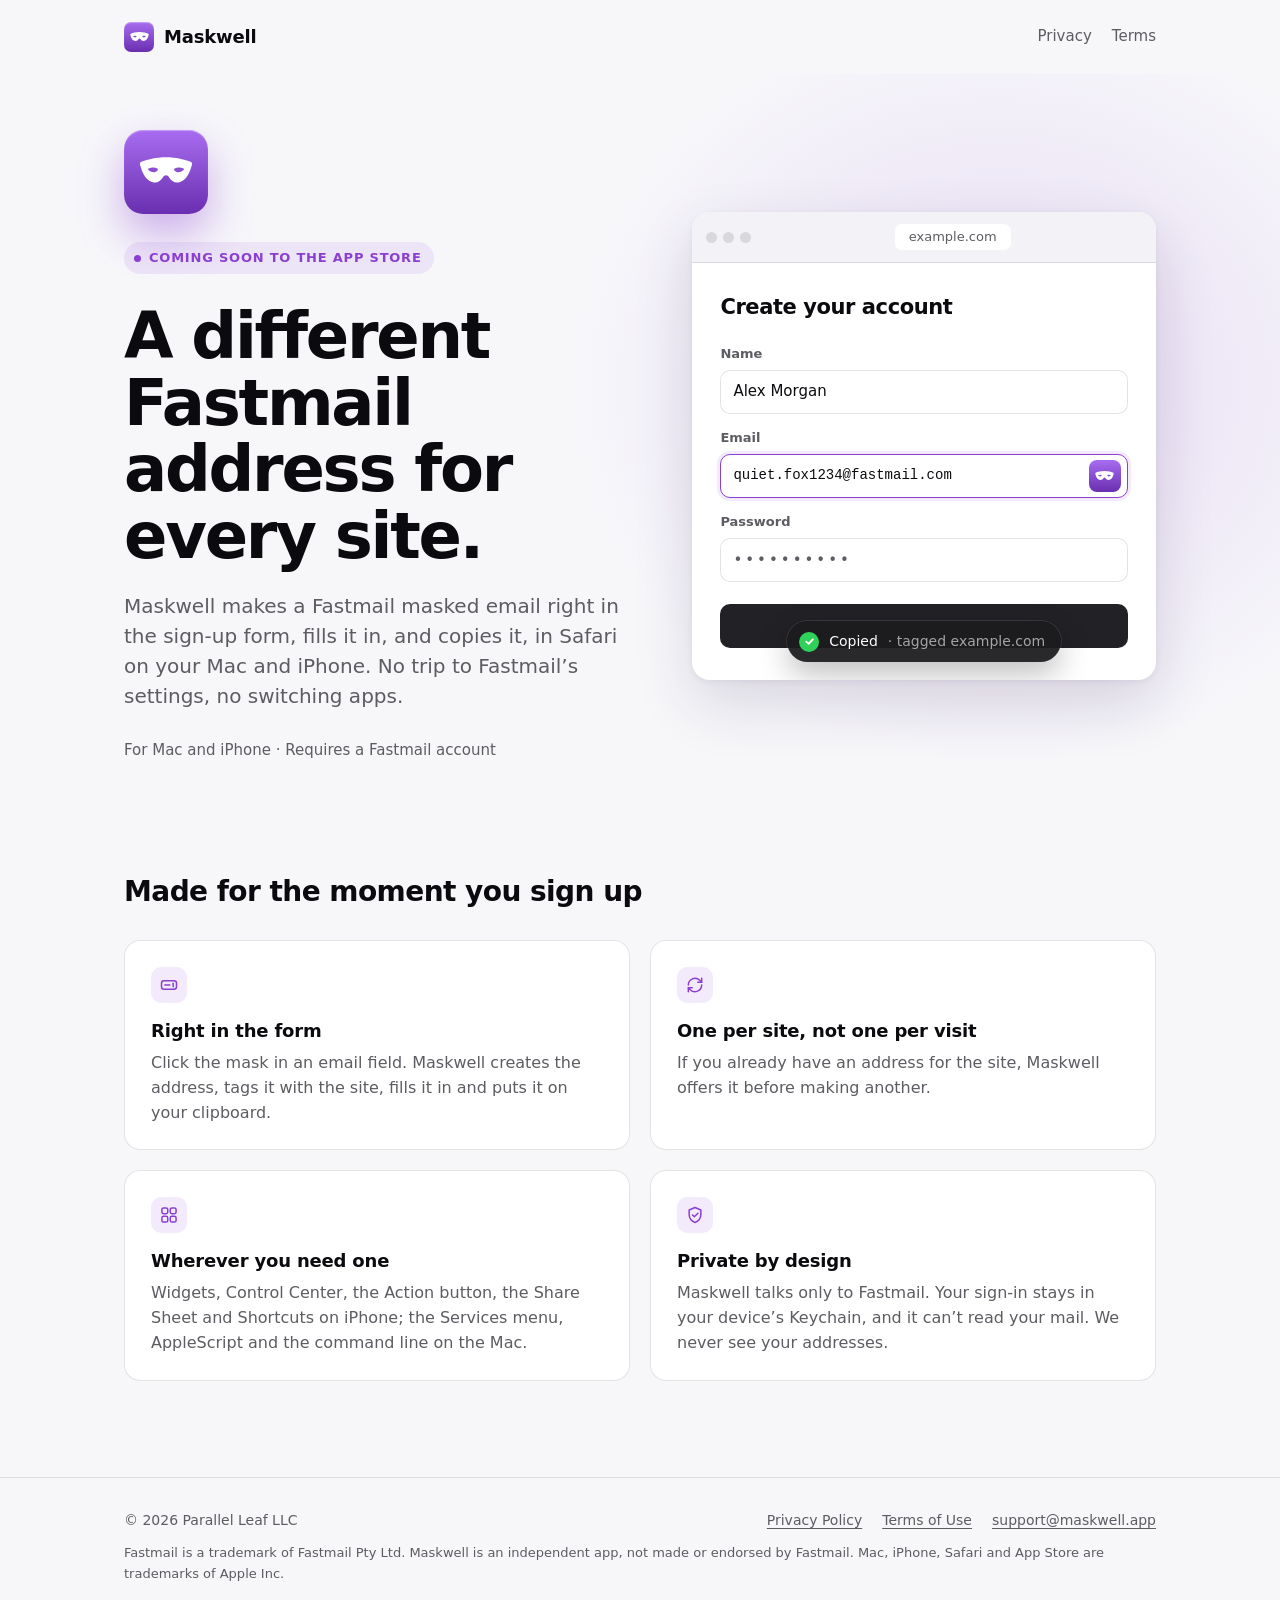
==== index.html @ 130213d3 "Add the maskwell.app coming-soon page, privacy policy and terms Static pages with relative links, se" ====
<!doctype html>
<html lang="en">
<head>
  <meta charset="utf-8">
  <meta name="viewport" content="width=device-width, initial-scale=1">
  <title>Maskwell: A Fastmail address for every site</title>
  <meta name="description" content="Maskwell creates a Fastmail masked email right in the sign-up form, in Safari on Mac and iPhone. Coming soon to the App Store.">
  <meta name="theme-color" content="#F7F7FA" media="(prefers-color-scheme: light)">
  <meta name="theme-color" content="#0B0B0F" media="(prefers-color-scheme: dark)">
  <meta property="og:type" content="website">
  <meta property="og:url" content="https://maskwell.app/">
  <meta property="og:title" content="Maskwell">
  <meta property="og:description" content="A different Fastmail address for every site, right in the sign-up form. Coming soon for Mac and iPhone.">
  <meta property="og:image" content="https://maskwell.app/og-icon.png">
  <link rel="canonical" href="https://maskwell.app/">
  <link rel="icon" href="favicon.svg" type="image/svg+xml">
  <link rel="apple-touch-icon" href="apple-touch-icon.png">
  <link rel="stylesheet" href="style.css">
</head>
<body>
  <svg width="0" height="0" style="position: absolute" aria-hidden="true">
    <symbol id="mask" viewBox="1.5 4 21 16"><path d="M12 6c-3.9 0-7.6.9-9.6 1.8-.5.2-.7.8-.5 1.3.7 2.2 1.6 5.6 4.6 6.6 2 .7 3.4-.5 4.2-1.7.4-.6.8-.9 1.3-.9s.9.3 1.3.9c.8 1.2 2.2 2.4 4.2 1.7 3-1 3.9-4.4 4.6-6.6.2-.5 0-1.1-.5-1.3C19.6 6.9 15.9 6 12 6Zm-4.8 5.9c-1 0-1.9-.6-2.3-1.3.9-.5 2.6-.8 3.7-.2.4.2.3.6.1.8-.4.4-.9.7-1.5.7Zm9.6 0c-.6 0-1.1-.3-1.5-.7-.2-.2-.3-.6.1-.8 1.1-.6 2.8-.3 3.7.2-.4.7-1.3 1.3-2.3 1.3Z"/></symbol>
  </svg>

  <header class="site-header">
    <div class="wrap">
      <a class="brand" href="index.html"><span class="app-icon" aria-hidden="true"><svg><use href="#mask"/></svg></span>Maskwell</a>
      <nav aria-label="Site">
        <a href="privacy/index.html">Privacy</a>
        <a href="terms/index.html">Terms</a>
      </nav>
    </div>
  </header>

  <main>
    <section class="hero">
      <div class="wrap">
        <div>
          <span class="app-icon" aria-hidden="true"><svg><use href="#mask"/></svg></span>
          <p class="badge">Coming soon to the App Store</p>
          <h1>A different Fastmail address for every site.</h1>
          <p class="lede">Maskwell makes a Fastmail masked email right in the sign-up form, fills it in, and copies it, in Safari on your Mac and iPhone. No trip to Fastmail’s settings, no switching apps.</p>
          <p class="meta">For Mac and iPhone · Requires a Fastmail account</p>
        </div>

        <div class="demo" role="img" aria-label="A sign-up form in Safari. Maskwell’s mask button sits in the email field, which now holds a new masked email, and a notice says it was copied and tagged with the site.">
          <div class="demo-bar" aria-hidden="true">
            <div class="demo-dots"><span></span><span></span><span></span></div>
            <div class="demo-url"><span>example.com</span></div>
          </div>
          <div class="demo-body" aria-hidden="true">
            <p class="demo-title">Create your account</p>
            <div class="field">
              <span class="field-label">Name</span>
              <div class="field-box"><span class="field-value">Alex Morgan</span></div>
            </div>
            <div class="field">
              <span class="field-label">Email</span>
              <div class="field-box focus">
                <span class="field-value typed">quiet.fox1234@fastmail.com</span>
                <span class="mask-button"><svg><use href="#mask"/></svg></span>
              </div>
            </div>
            <div class="field">
              <span class="field-label">Password</span>
              <div class="field-box"><span class="field-value dots-value">••••••••••</span></div>
            </div>
            <div class="demo-submit"></div>
          </div>
          <div class="toast" aria-hidden="true">
            <span class="check"><svg viewBox="0 0 12 12" fill="none" stroke="#FFFFFF" stroke-width="2" stroke-linecap="round" stroke-linejoin="round"><path d="M2.5 6.2 5 8.6 9.6 3.6"/></svg></span>
            Copied <small>· tagged example.com</small>
          </div>
        </div>
      </div>
    </section>

    <section class="features" aria-labelledby="features-title">
      <div class="wrap">
        <h2 id="features-title">Made for the moment you sign up</h2>
        <div class="grid">
          <article class="card">
            <span class="glyph" aria-hidden="true"><svg viewBox="0 0 24 24"><rect x="3" y="7" width="18" height="10" rx="3"/><path d="M7 12h6"/><path d="M17 10v4"/></svg></span>
            <h3>Right in the form</h3>
            <p>Click the mask in an email field. Maskwell creates the address, tags it with the site, fills it in and puts it on your clipboard.</p>
          </article>
          <article class="card">
            <span class="glyph" aria-hidden="true"><svg viewBox="0 0 24 24"><path d="M4 12a8 8 0 0 1 13.7-5.6L20 8.7"/><path d="M20 4v4.7h-4.7"/><path d="M20 12a8 8 0 0 1-13.7 5.6L4 15.3"/><path d="M4 20v-4.7h4.7"/></svg></span>
            <h3>One per site, not one per visit</h3>
            <p>If you already have an address for the site, Maskwell offers it before making another.</p>
          </article>
          <article class="card">
            <span class="glyph" aria-hidden="true"><svg viewBox="0 0 24 24"><rect x="3.5" y="3.5" width="7" height="7" rx="2"/><rect x="13.5" y="3.5" width="7" height="7" rx="2"/><rect x="3.5" y="13.5" width="7" height="7" rx="2"/><rect x="13.5" y="13.5" width="7" height="7" rx="2"/></svg></span>
            <h3>Wherever you need one</h3>
            <p>Widgets, Control Center, the Action button, the Share Sheet and Shortcuts on iPhone; the Services menu, AppleScript and the command line on the Mac.</p>
          </article>
          <article class="card">
            <span class="glyph" aria-hidden="true"><svg viewBox="0 0 24 24"><path d="M12 3 5 6v5.5c0 4.3 3 8 7 9.5 4-1.5 7-5.2 7-9.5V6l-7-3Z"/><path d="m9 12 2.2 2.2L15.5 10"/></svg></span>
            <h3>Private by design</h3>
            <p>Maskwell talks only to Fastmail. Your sign-in stays in your device’s Keychain, and it can’t read your mail. We never see your addresses.</p>
          </article>
        </div>
      </div>
    </section>
  </main>

  <footer class="site-footer">
    <div class="wrap">
      <p>© 2026 Parallel Leaf LLC</p>
      <nav aria-label="Legal">
        <a href="privacy/index.html">Privacy Policy</a>
        <a href="terms/index.html">Terms of Use</a>
        <a href="mailto:support@maskwell.app">support@maskwell.app</a>
      </nav>
      <p class="fine">Fastmail is a trademark of Fastmail Pty Ltd. Maskwell is an independent app, not made or endorsed by Fastmail. Mac, iPhone, Safari and App Store are trademarks of Apple Inc.</p>
    </div>
  </footer>
</body>
</html>
---- style.css ----
:root {
  color-scheme: light dark;
  --bg: #F7F7FA;
  --surface: #FFFFFF;
  --surface-2: #F2F2F7;
  --text: #0B0B0F;
  --text-2: #5C5C62;
  --border: rgba(60, 60, 67, 0.14);
  --accent: #8A3FD1;
  --accent-soft: rgba(138, 63, 209, 0.10);
  --glow: rgba(138, 63, 209, 0.16);
  --green: #248A3D;
  --shadow: 0 24px 60px rgba(40, 20, 70, 0.14), 0 2px 6px rgba(40, 20, 70, 0.06);
  --icon: linear-gradient(180deg, #A86CF0, #6A2FB0);
  --font: -apple-system, BlinkMacSystemFont, "SF Pro Text", system-ui, "Helvetica Neue", sans-serif;
  --mono: ui-monospace, "SF Mono", SFMono-Regular, Menlo, monospace;
}

@media (prefers-color-scheme: dark) {
  :root {
    --bg: #0B0B0F;
    --surface: #1C1C1E;
    --surface-2: #2C2C2E;
    --text: #FFFFFF;
    --text-2: rgba(235, 235, 245, 0.66);
    --border: rgba(255, 255, 255, 0.12);
    --accent: #C9A6FF;
    --accent-soft: rgba(201, 166, 255, 0.12);
    --glow: rgba(138, 63, 209, 0.30);
    --green: #30D158;
    --shadow: 0 30px 70px rgba(0, 0, 0, 0.55), 0 0 0 1px rgba(255, 255, 255, 0.06);
  }
}

*, *::before, *::after { box-sizing: border-box; }

body {
  margin: 0;
  background: var(--bg);
  color: var(--text);
  font-family: var(--font);
  font-size: 17px;
  line-height: 1.55;
  -webkit-font-smoothing: antialiased;
  text-rendering: optimizeLegibility;
}

a { color: var(--accent); text-underline-offset: 0.18em; }
a:hover { text-decoration-thickness: 2px; }
:focus-visible { outline: 3px solid var(--accent); outline-offset: 3px; border-radius: 4px; }

.wrap { width: 100%; max-width: 1080px; margin: 0 auto; padding: 0 24px; }

/* Header */

.site-header { padding: 22px 0; }
.site-header .wrap { display: flex; align-items: center; justify-content: space-between; gap: 16px; }
.brand { display: inline-flex; align-items: center; gap: 10px; color: var(--text); text-decoration: none; font-weight: 600; font-size: 18px; letter-spacing: -0.01em; }
.app-icon { display: inline-flex; align-items: center; justify-content: center; flex: none; background: var(--icon); box-shadow: inset 0 1px 1px rgba(255, 255, 255, 0.35); }
.app-icon svg { fill: #FFFFFF; }
.brand .app-icon { width: 30px; height: 30px; border-radius: 7px; }
.brand .app-icon svg { width: 19px; height: 15px; }
.site-header nav { display: flex; gap: 20px; font-size: 15px; }
.site-header nav a { color: var(--text-2); text-decoration: none; }
.site-header nav a:hover, .site-header nav a[aria-current="page"] { color: var(--text); }

/* Hero */

.hero {
  position: relative;
  padding: 56px 0 88px;
  background: radial-gradient(48% 70% at 78% 40%, var(--glow), transparent 70%);
}
.hero .wrap { display: grid; grid-template-columns: minmax(0, 1.05fr) minmax(0, 0.95fr); gap: 56px; align-items: center; }
.hero .app-icon { display: flex; width: 84px; height: 84px; border-radius: 19px; box-shadow: 0 20px 44px rgba(138, 63, 209, 0.40), inset 0 1px 1px rgba(255, 255, 255, 0.35); }
.hero .app-icon svg { width: 54px; height: 41px; }

.badge {
  display: inline-flex; align-items: center; gap: 8px;
  margin-top: 28px; padding: 6px 12px 6px 10px;
  border-radius: 999px; background: var(--accent-soft); color: var(--accent);
  font-size: 13px; font-weight: 600; letter-spacing: 0.06em; text-transform: uppercase;
}
.badge::before { content: ""; width: 7px; height: 7px; border-radius: 50%; background: currentColor; }

h1 { margin: 16px 0 0; font-size: clamp(40px, 6vw, 64px); line-height: 1.04; font-weight: 700; letter-spacing: -0.035em; text-wrap: balance; }
.lede { margin: 22px 0 0; max-width: 34em; font-size: 20px; line-height: 1.5; color: var(--text-2); text-wrap: pretty; }
.meta { margin: 28px 0 0; font-size: 15px; color: var(--text-2); }

/* The sign-up form illustration */

.demo {
  position: relative;
  border-radius: 18px;
  background: var(--surface);
  box-shadow: var(--shadow);
  overflow: hidden;
}
.demo-bar { display: flex; align-items: center; gap: 12px; padding: 12px 14px; background: var(--surface-2); border-bottom: 1px solid var(--border); }
.demo-dots { display: flex; gap: 6px; }
.demo-dots span { width: 11px; height: 11px; border-radius: 50%; background: var(--border); }
.demo-url { flex: 1; text-align: center; font-size: 13px; color: var(--text-2); }
.demo-url span { display: inline-block; padding: 3px 14px; border-radius: 7px; background: var(--surface); }
.demo-body { padding: 28px 28px 32px; }
.demo-title { margin: 0 0 20px; font-size: 21px; font-weight: 700; letter-spacing: -0.02em; }
.field { margin-top: 14px; }
.field-label { display: block; margin-bottom: 6px; font-size: 13px; font-weight: 600; color: var(--text-2); }
.field-box { display: flex; align-items: center; gap: 8px; height: 44px; padding: 0 6px 0 12px; border: 1px solid var(--border); border-radius: 10px; font-size: 15px; background: var(--surface); }
.field-box.focus { border-color: var(--accent); box-shadow: 0 0 0 3px var(--accent-soft); }
.field-value { flex: 1; min-width: 0; overflow: hidden; white-space: nowrap; text-overflow: ellipsis; }
.typed { font-family: var(--mono); font-size: 14px; }
.mask-button { display: inline-flex; align-items: center; justify-content: center; width: 32px; height: 32px; border-radius: 8px; background: var(--icon); flex: none; }
.mask-button svg { width: 19px; height: 15px; fill: #FFFFFF; }
.dots-value { letter-spacing: 0.2em; color: var(--text-2); }
.demo-submit { margin-top: 22px; height: 44px; border-radius: 10px; background: var(--text); opacity: 0.9; }

.toast {
  position: absolute; left: 50%; bottom: 18px; transform: translateX(-50%);
  display: flex; align-items: center; gap: 10px;
  padding: 10px 16px 10px 12px; border-radius: 999px;
  background: rgba(28, 28, 30, 0.94); color: #FFFFFF;
  font-size: 14px; white-space: nowrap;
  box-shadow: 0 12px 30px rgba(0, 0, 0, 0.25), 0 0 0 1px rgba(255, 255, 255, 0.10);
}
.toast .check { display: inline-flex; width: 20px; height: 20px; border-radius: 50%; background: #30D158; align-items: center; justify-content: center; }
.toast .check svg { width: 11px; height: 11px; }
.toast small { color: rgba(255, 255, 255, 0.6); font-size: 14px; }

/* Features */

.features { padding: 24px 0 96px; }
.features h2 { margin: 0 0 32px; font-size: 28px; line-height: 1.2; letter-spacing: -0.02em; text-wrap: balance; }
.grid { display: grid; grid-template-columns: repeat(2, minmax(0, 1fr)); gap: 20px; }
.card { padding: 26px 26px 24px; border-radius: 16px; background: var(--surface); border: 1px solid var(--border); }
.card h3 { margin: 0 0 6px; font-size: 18px; letter-spacing: -0.01em; }
.card p { margin: 0; color: var(--text-2); font-size: 16px; }
.card .glyph { display: inline-flex; width: 36px; height: 36px; margin-bottom: 14px; border-radius: 10px; align-items: center; justify-content: center; background: var(--accent-soft); color: var(--accent); }
.card .glyph svg { width: 20px; height: 20px; fill: none; stroke: currentColor; stroke-width: 1.8; stroke-linecap: round; stroke-linejoin: round; }

/* Footer */

.site-footer { padding: 32px 0 48px; border-top: 1px solid var(--border); font-size: 14px; color: var(--text-2); }
.site-footer .wrap { display: flex; flex-wrap: wrap; justify-content: space-between; gap: 12px 32px; }
.site-footer nav { display: flex; flex-wrap: wrap; gap: 20px; }
.site-footer nav a { color: var(--text-2); }
.site-footer p { margin: 0; }
.site-footer .fine { flex-basis: 100%; font-size: 13px; }

/* Legal pages */

.legal { max-width: 720px; margin: 0 auto; padding: 40px 24px 96px; }
.legal h1 { font-size: clamp(34px, 5vw, 44px); }
.legal .updated { margin: 10px 0 36px; color: var(--text-2); font-size: 15px; }
.legal .summary { padding: 20px 22px; border-radius: 14px; background: var(--accent-soft); }
.legal .summary p { margin: 0; }
.legal .summary ul { margin: 10px 0 0; padding-left: 20px; }
.legal h2 { margin: 44px 0 10px; font-size: 22px; line-height: 1.25; letter-spacing: -0.015em; }
.legal h3 { margin: 26px 0 6px; font-size: 17px; }
.legal p, .legal li { color: var(--text); }
.legal li + li { margin-top: 6px; }
.legal code { font-family: var(--mono); font-size: 0.88em; padding: 1px 5px; border-radius: 5px; background: var(--surface-2); }
.legal .caps { text-transform: none; font-weight: 600; }

@media (max-width: 820px) {
  .hero { padding: 24px 0 64px; background: radial-gradient(90% 50% at 50% 75%, var(--glow), transparent 70%); }
  .hero .wrap { grid-template-columns: minmax(0, 1fr); gap: 48px; }
  .grid { grid-template-columns: minmax(0, 1fr); }
  .features { padding-bottom: 64px; }
}

@media (max-width: 480px) {
  .wrap { padding: 0 16px; }
  .legal { padding: 24px 16px 72px; }
  .site-header nav { gap: 14px; }
  .lede { font-size: 18px; }
  .demo-body { padding: 22px 18px 76px; }
  .toast { font-size: 13px; }
  .toast small { display: none; }
}
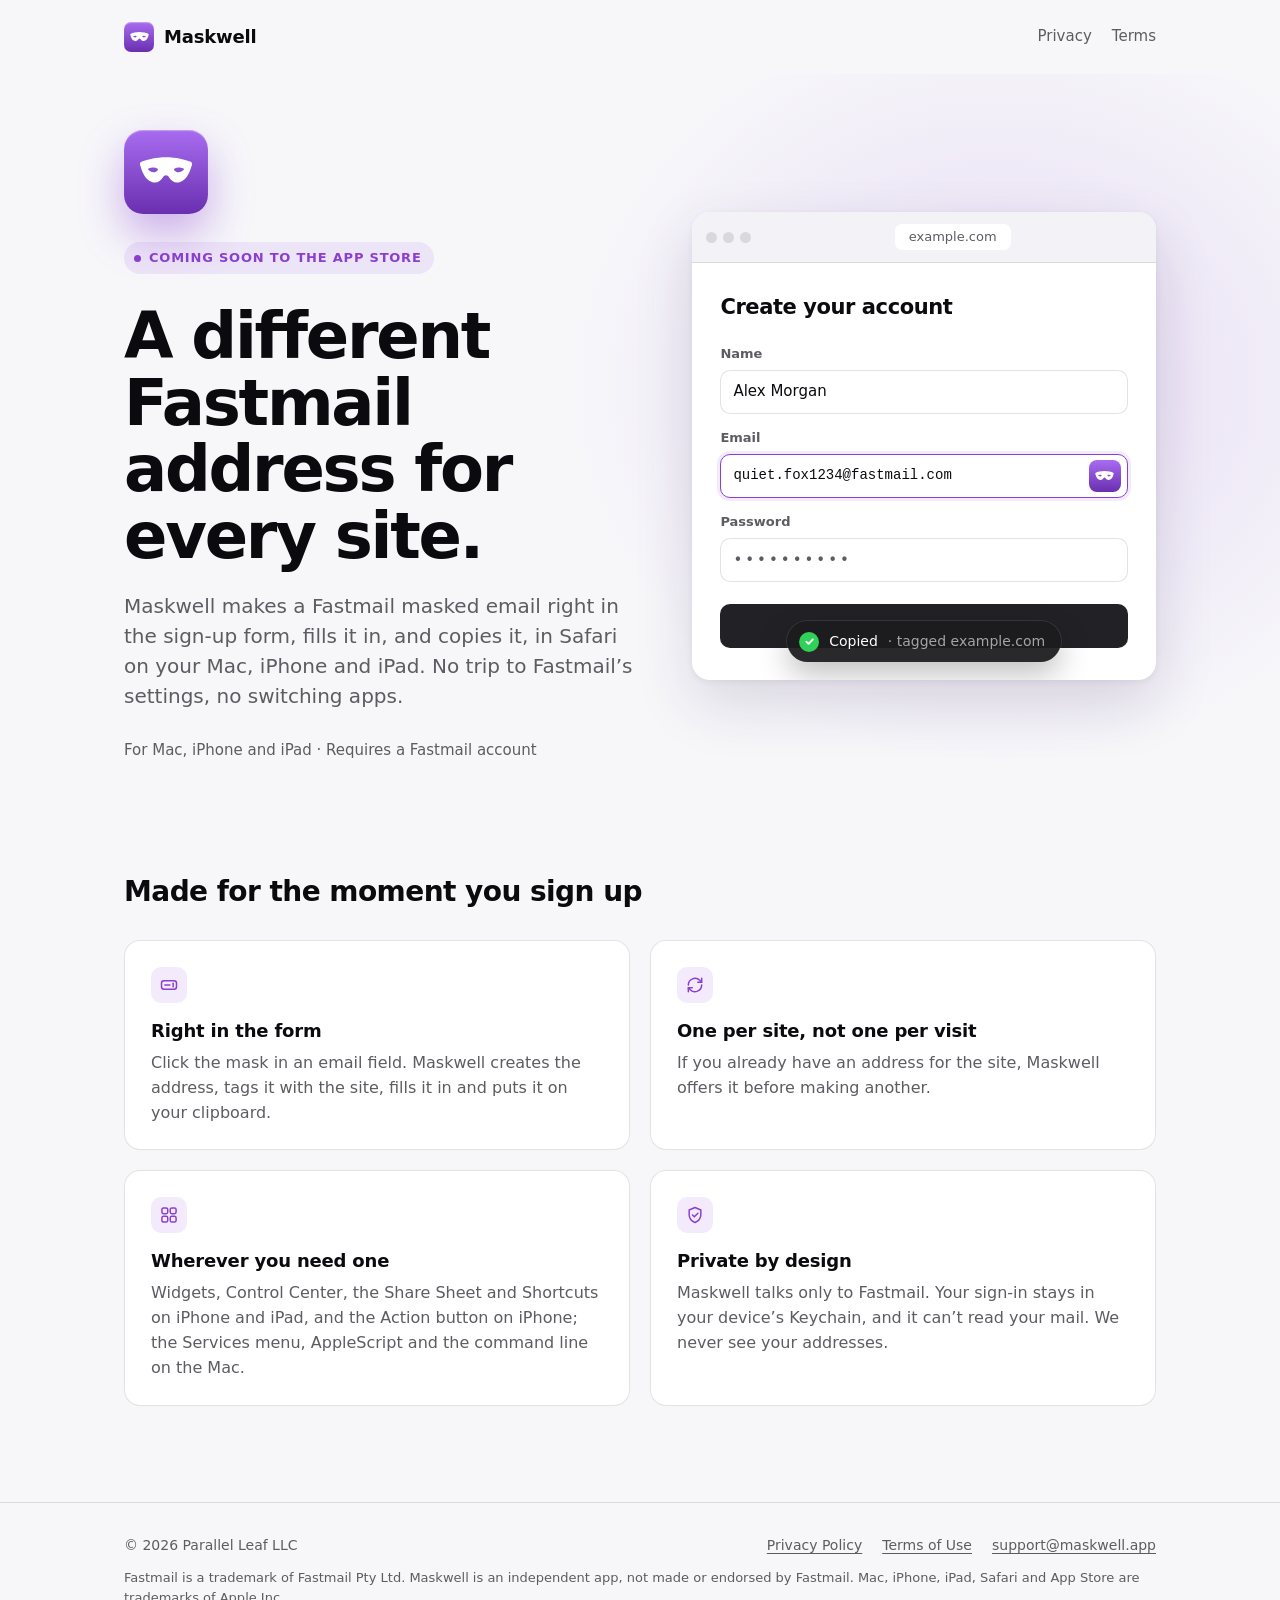
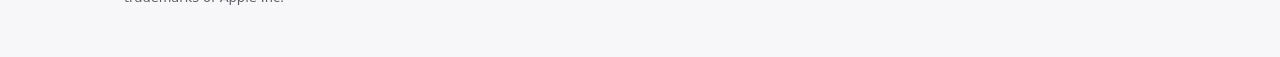
==== commit 9e20ad2c: "Name iPad alongside Mac and iPhone The landing page, privacy policy and terms now cover the iPad app" ====
--- a/index.html
+++ b/index.html
@@ -4,13 +4,13 @@
   <meta charset="utf-8">
   <meta name="viewport" content="width=device-width, initial-scale=1">
   <title>Maskwell: A Fastmail address for every site</title>
-  <meta name="description" content="Maskwell creates a Fastmail masked email right in the sign-up form, in Safari on Mac and iPhone. Coming soon to the App Store.">
+  <meta name="description" content="Maskwell creates a Fastmail masked email right in the sign-up form, in Safari on Mac, iPhone and iPad. Coming soon to the App Store.">
   <meta name="theme-color" content="#F7F7FA" media="(prefers-color-scheme: light)">
   <meta name="theme-color" content="#0B0B0F" media="(prefers-color-scheme: dark)">
   <meta property="og:type" content="website">
   <meta property="og:url" content="https://maskwell.app/">
   <meta property="og:title" content="Maskwell">
-  <meta property="og:description" content="A different Fastmail address for every site, right in the sign-up form. Coming soon for Mac and iPhone.">
+  <meta property="og:description" content="A different Fastmail address for every site, right in the sign-up form. Coming soon for Mac, iPhone and iPad.">
   <meta property="og:image" content="https://maskwell.app/og-icon.png">
   <link rel="canonical" href="https://maskwell.app/">
   <link rel="icon" href="favicon.svg" type="image/svg+xml">
@@ -39,8 +39,8 @@
           <span class="app-icon" aria-hidden="true"><svg><use href="#mask"/></svg></span>
           <p class="badge">Coming soon to the App Store</p>
           <h1>A different Fastmail address for every site.</h1>
-          <p class="lede">Maskwell makes a Fastmail masked email right in the sign-up form, fills it in, and copies it, in Safari on your Mac and iPhone. No trip to Fastmail’s settings, no switching apps.</p>
-          <p class="meta">For Mac and iPhone · Requires a Fastmail account</p>
+          <p class="lede">Maskwell makes a Fastmail masked email right in the sign-up form, fills it in, and copies it, in Safari on your Mac, iPhone and iPad. No trip to Fastmail’s settings, no switching apps.</p>
+          <p class="meta">For Mac, iPhone and iPad · Requires a Fastmail account</p>
         </div>
 
         <div class="demo" role="img" aria-label="A sign-up form in Safari. Maskwell’s mask button sits in the email field, which now holds a new masked email, and a notice says it was copied and tagged with the site.">
@@ -92,7 +92,7 @@
           <article class="card">
             <span class="glyph" aria-hidden="true"><svg viewBox="0 0 24 24"><rect x="3.5" y="3.5" width="7" height="7" rx="2"/><rect x="13.5" y="3.5" width="7" height="7" rx="2"/><rect x="3.5" y="13.5" width="7" height="7" rx="2"/><rect x="13.5" y="13.5" width="7" height="7" rx="2"/></svg></span>
             <h3>Wherever you need one</h3>
-            <p>Widgets, Control Center, the Action button, the Share Sheet and Shortcuts on iPhone; the Services menu, AppleScript and the command line on the Mac.</p>
+            <p>Widgets, Control Center, the Share Sheet and Shortcuts on iPhone and iPad, and the Action button on iPhone; the Services menu, AppleScript and the command line on the Mac.</p>
           </article>
           <article class="card">
             <span class="glyph" aria-hidden="true"><svg viewBox="0 0 24 24"><path d="M12 3 5 6v5.5c0 4.3 3 8 7 9.5 4-1.5 7-5.2 7-9.5V6l-7-3Z"/><path d="m9 12 2.2 2.2L15.5 10"/></svg></span>
@@ -112,7 +112,7 @@
         <a href="terms/index.html">Terms of Use</a>
         <a href="mailto:support@maskwell.app">support@maskwell.app</a>
       </nav>
-      <p class="fine">Fastmail is a trademark of Fastmail Pty Ltd. Maskwell is an independent app, not made or endorsed by Fastmail. Mac, iPhone, Safari and App Store are trademarks of Apple Inc.</p>
+      <p class="fine">Fastmail is a trademark of Fastmail Pty Ltd. Maskwell is an independent app, not made or endorsed by Fastmail. Mac, iPhone, iPad, Safari and App Store are trademarks of Apple Inc.</p>
     </div>
   </footer>
 </body>
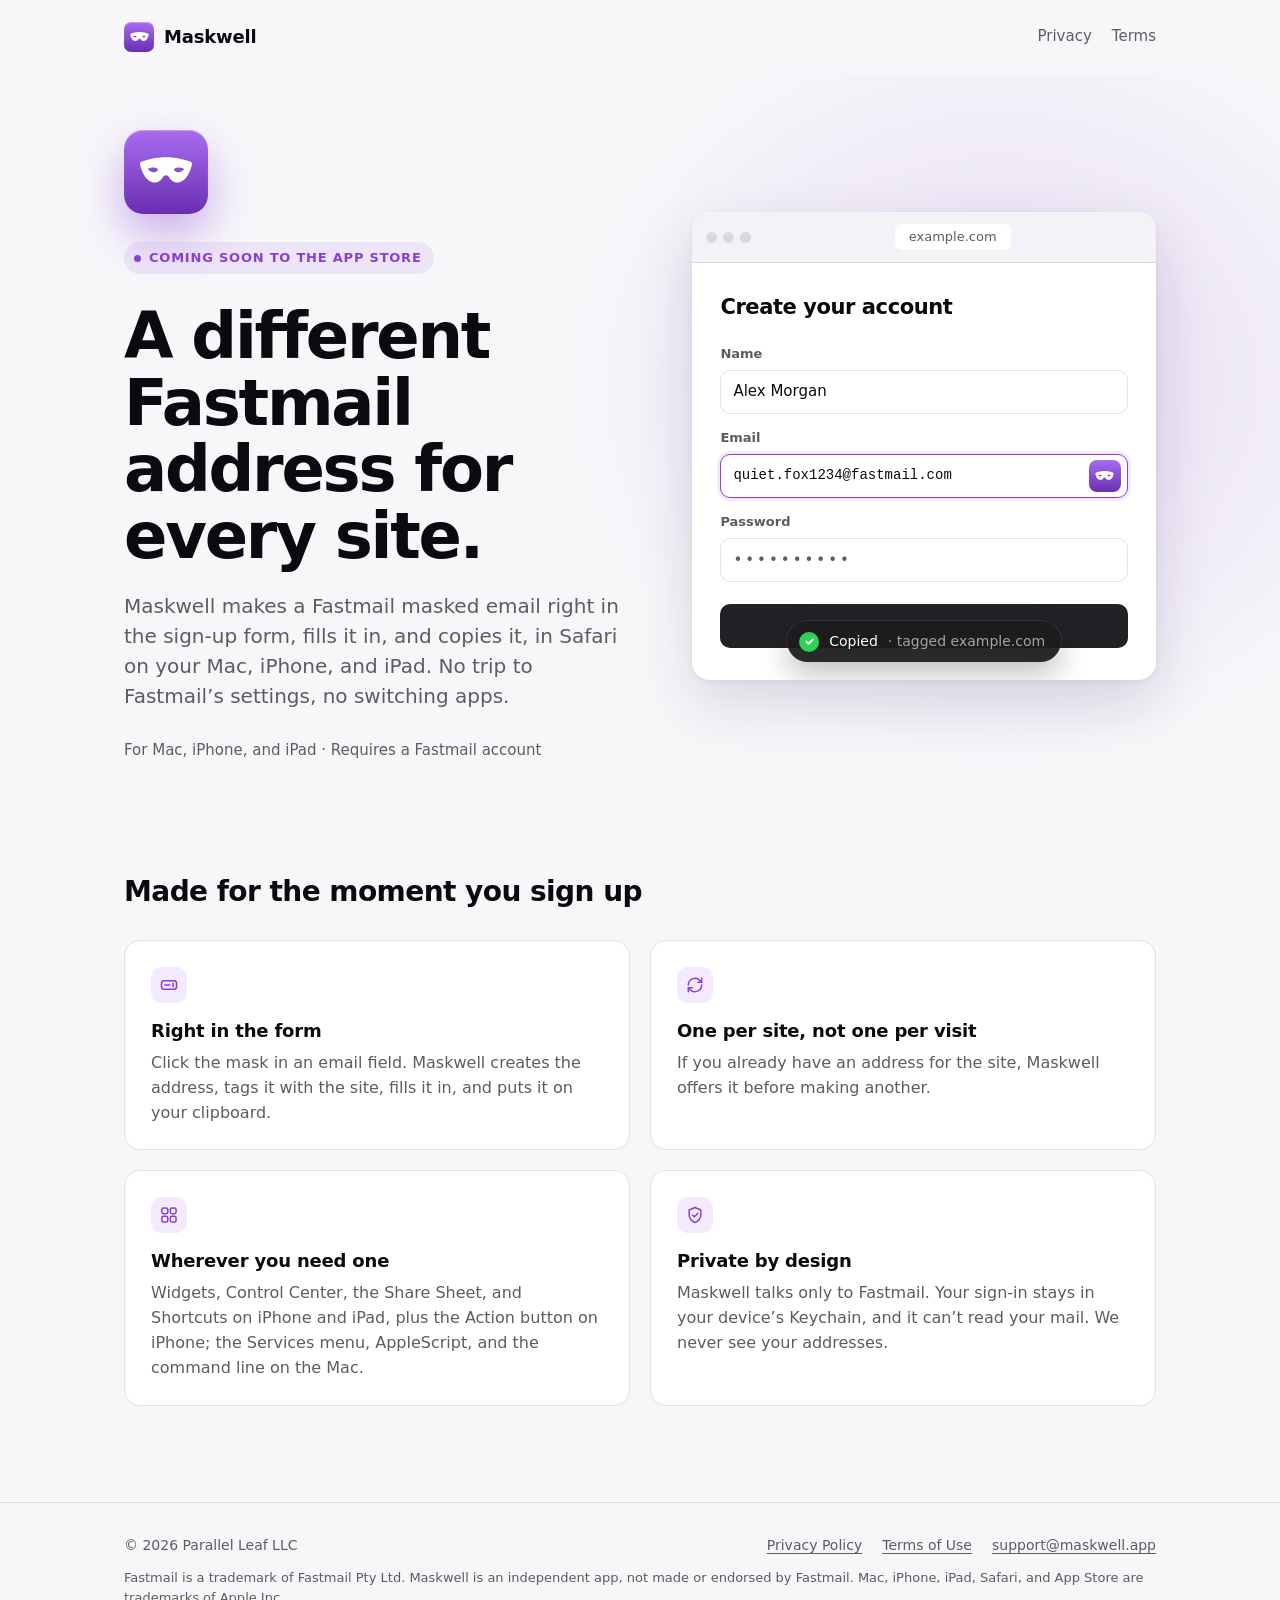
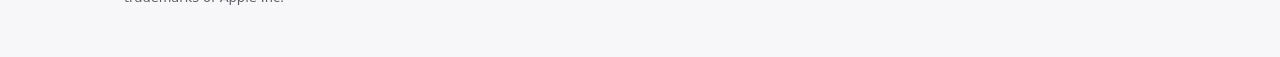
==== commit 970f6da2: "Use the Oxford comma throughout Lists of three or more on every page now take a serial comma. The pr" ====
--- a/index.html
+++ b/index.html
@@ -4,13 +4,13 @@
   <meta charset="utf-8">
   <meta name="viewport" content="width=device-width, initial-scale=1">
   <title>Maskwell: A Fastmail address for every site</title>
-  <meta name="description" content="Maskwell creates a Fastmail masked email right in the sign-up form, in Safari on Mac, iPhone and iPad. Coming soon to the App Store.">
+  <meta name="description" content="Maskwell creates a Fastmail masked email right in the sign-up form, in Safari on Mac, iPhone, and iPad. Coming soon to the App Store.">
   <meta name="theme-color" content="#F7F7FA" media="(prefers-color-scheme: light)">
   <meta name="theme-color" content="#0B0B0F" media="(prefers-color-scheme: dark)">
   <meta property="og:type" content="website">
   <meta property="og:url" content="https://maskwell.app/">
   <meta property="og:title" content="Maskwell">
-  <meta property="og:description" content="A different Fastmail address for every site, right in the sign-up form. Coming soon for Mac, iPhone and iPad.">
+  <meta property="og:description" content="A different Fastmail address for every site, right in the sign-up form. Coming soon for Mac, iPhone, and iPad.">
   <meta property="og:image" content="https://maskwell.app/og-icon.png">
   <link rel="canonical" href="https://maskwell.app/">
   <link rel="icon" href="favicon.svg" type="image/svg+xml">
@@ -39,8 +39,8 @@
           <span class="app-icon" aria-hidden="true"><svg><use href="#mask"/></svg></span>
           <p class="badge">Coming soon to the App Store</p>
           <h1>A different Fastmail address for every site.</h1>
-          <p class="lede">Maskwell makes a Fastmail masked email right in the sign-up form, fills it in, and copies it, in Safari on your Mac, iPhone and iPad. No trip to Fastmail’s settings, no switching apps.</p>
-          <p class="meta">For Mac, iPhone and iPad · Requires a Fastmail account</p>
+          <p class="lede">Maskwell makes a Fastmail masked email right in the sign-up form, fills it in, and copies it, in Safari on your Mac, iPhone, and iPad. No trip to Fastmail’s settings, no switching apps.</p>
+          <p class="meta">For Mac, iPhone, and iPad · Requires a Fastmail account</p>
         </div>
 
         <div class="demo" role="img" aria-label="A sign-up form in Safari. Maskwell’s mask button sits in the email field, which now holds a new masked email, and a notice says it was copied and tagged with the site.">
@@ -82,7 +82,7 @@
           <article class="card">
             <span class="glyph" aria-hidden="true"><svg viewBox="0 0 24 24"><rect x="3" y="7" width="18" height="10" rx="3"/><path d="M7 12h6"/><path d="M17 10v4"/></svg></span>
             <h3>Right in the form</h3>
-            <p>Click the mask in an email field. Maskwell creates the address, tags it with the site, fills it in and puts it on your clipboard.</p>
+            <p>Click the mask in an email field. Maskwell creates the address, tags it with the site, fills it in, and puts it on your clipboard.</p>
           </article>
           <article class="card">
             <span class="glyph" aria-hidden="true"><svg viewBox="0 0 24 24"><path d="M4 12a8 8 0 0 1 13.7-5.6L20 8.7"/><path d="M20 4v4.7h-4.7"/><path d="M20 12a8 8 0 0 1-13.7 5.6L4 15.3"/><path d="M4 20v-4.7h4.7"/></svg></span>
@@ -92,7 +92,7 @@
           <article class="card">
             <span class="glyph" aria-hidden="true"><svg viewBox="0 0 24 24"><rect x="3.5" y="3.5" width="7" height="7" rx="2"/><rect x="13.5" y="3.5" width="7" height="7" rx="2"/><rect x="3.5" y="13.5" width="7" height="7" rx="2"/><rect x="13.5" y="13.5" width="7" height="7" rx="2"/></svg></span>
             <h3>Wherever you need one</h3>
-            <p>Widgets, Control Center, the Share Sheet and Shortcuts on iPhone and iPad, and the Action button on iPhone; the Services menu, AppleScript and the command line on the Mac.</p>
+            <p>Widgets, Control Center, the Share Sheet, and Shortcuts on iPhone and iPad, plus the Action button on iPhone; the Services menu, AppleScript, and the command line on the Mac.</p>
           </article>
           <article class="card">
             <span class="glyph" aria-hidden="true"><svg viewBox="0 0 24 24"><path d="M12 3 5 6v5.5c0 4.3 3 8 7 9.5 4-1.5 7-5.2 7-9.5V6l-7-3Z"/><path d="m9 12 2.2 2.2L15.5 10"/></svg></span>
@@ -112,7 +112,7 @@
         <a href="terms/index.html">Terms of Use</a>
         <a href="mailto:support@maskwell.app">support@maskwell.app</a>
       </nav>
-      <p class="fine">Fastmail is a trademark of Fastmail Pty Ltd. Maskwell is an independent app, not made or endorsed by Fastmail. Mac, iPhone, iPad, Safari and App Store are trademarks of Apple Inc.</p>
+      <p class="fine">Fastmail is a trademark of Fastmail Pty Ltd. Maskwell is an independent app, not made or endorsed by Fastmail. Mac, iPhone, iPad, Safari, and App Store are trademarks of Apple Inc.</p>
     </div>
   </footer>
 </body>
